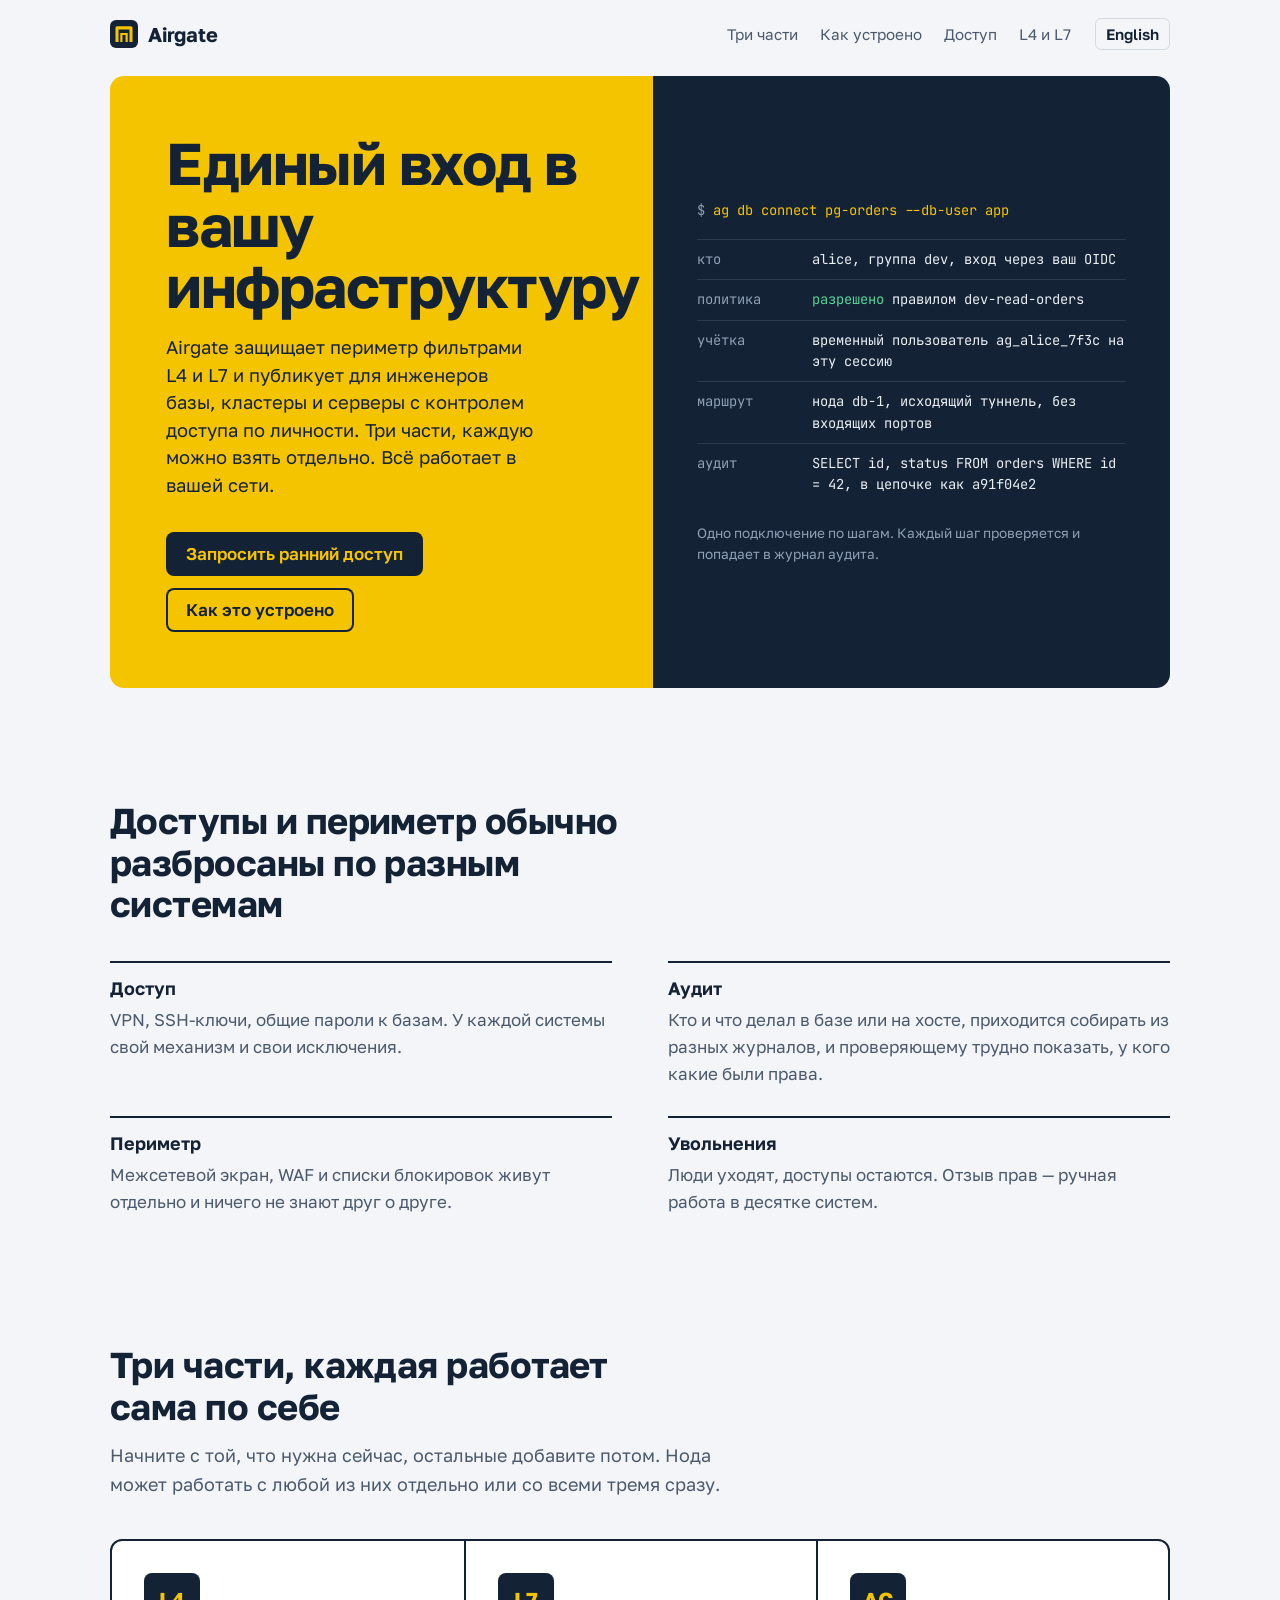
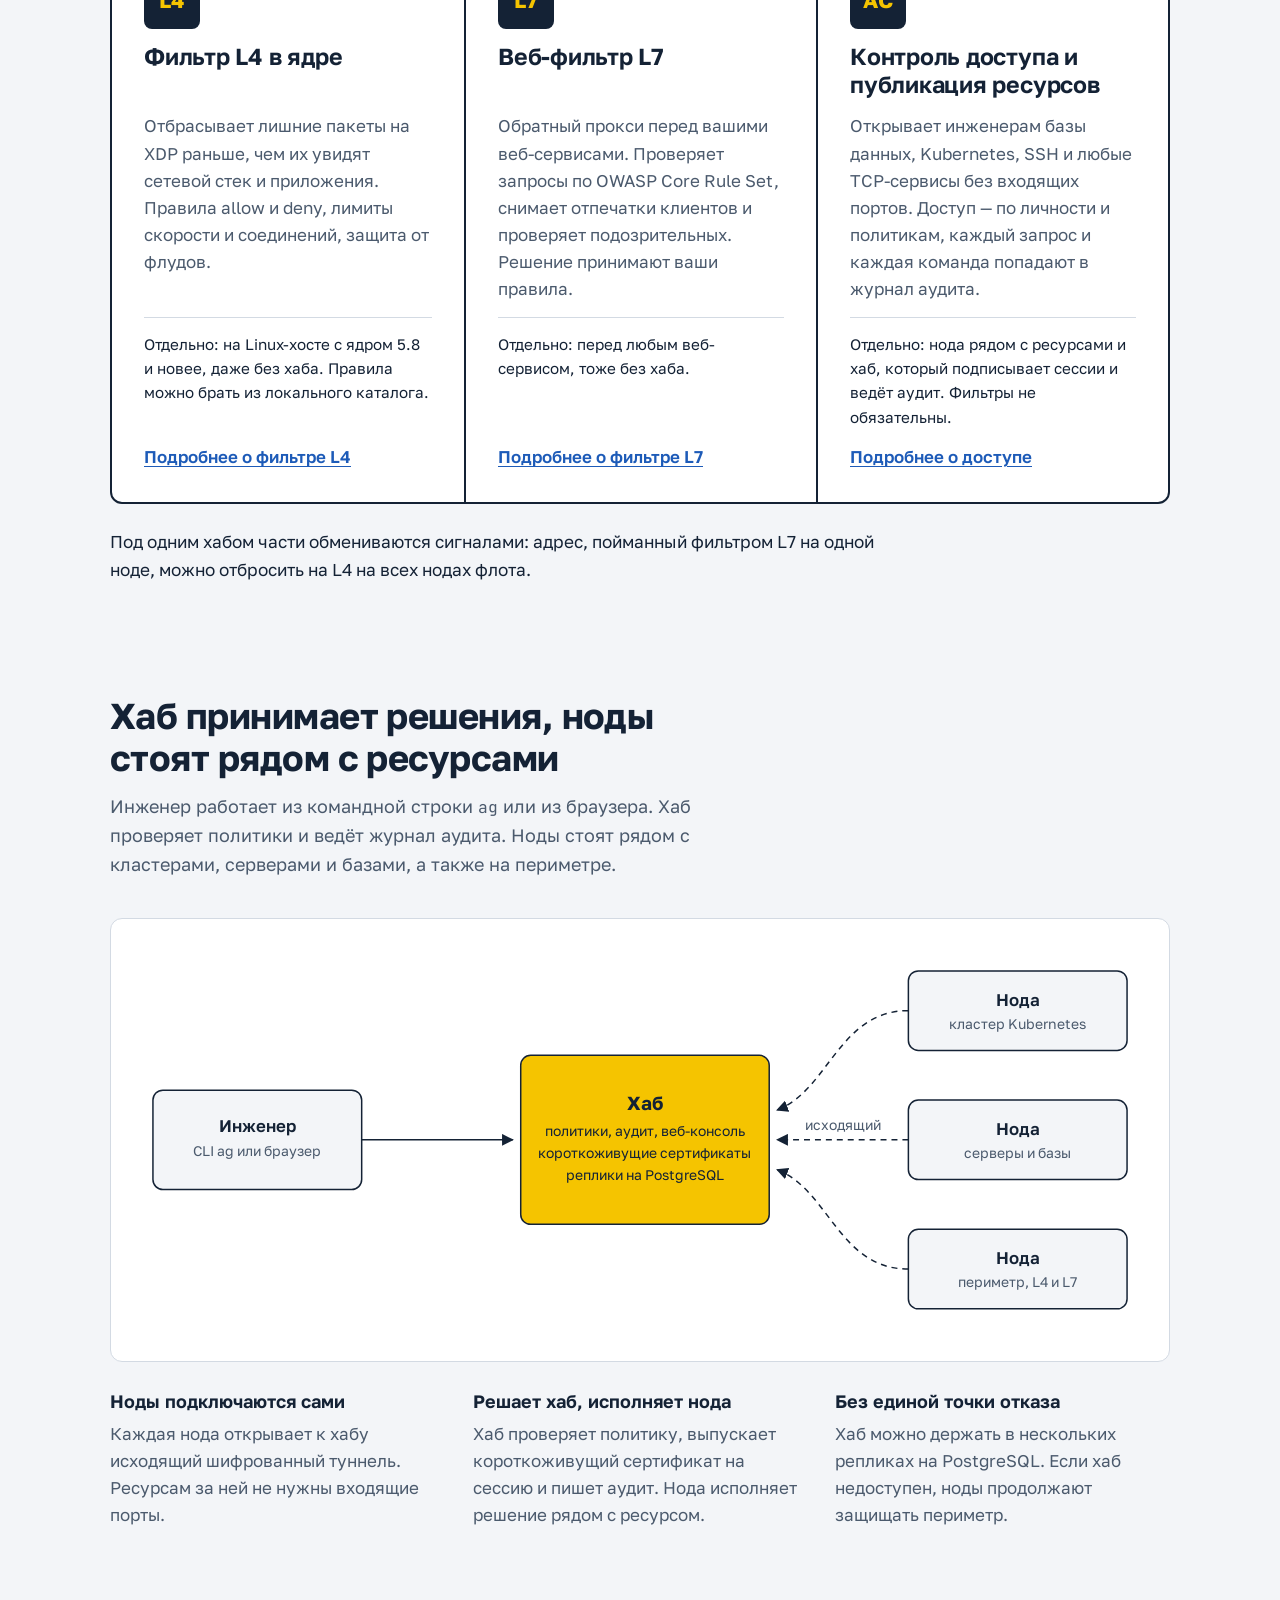
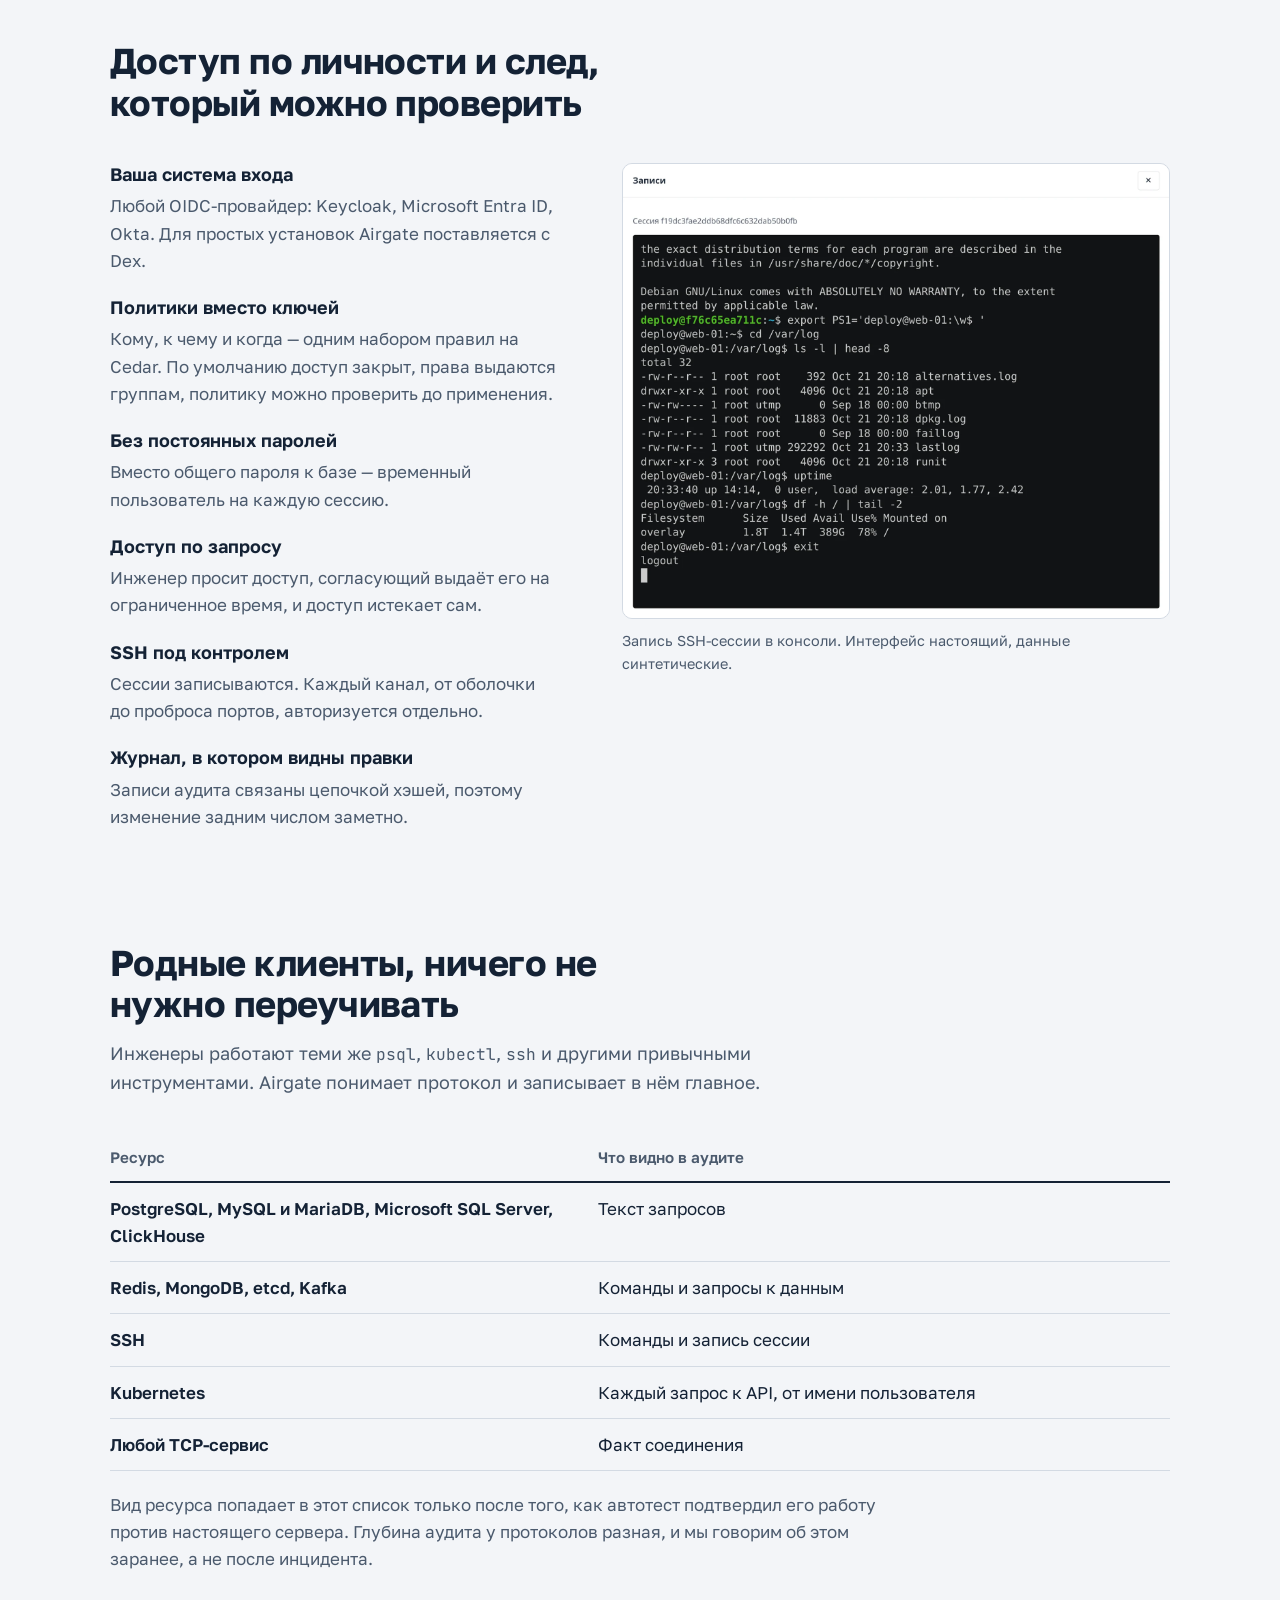
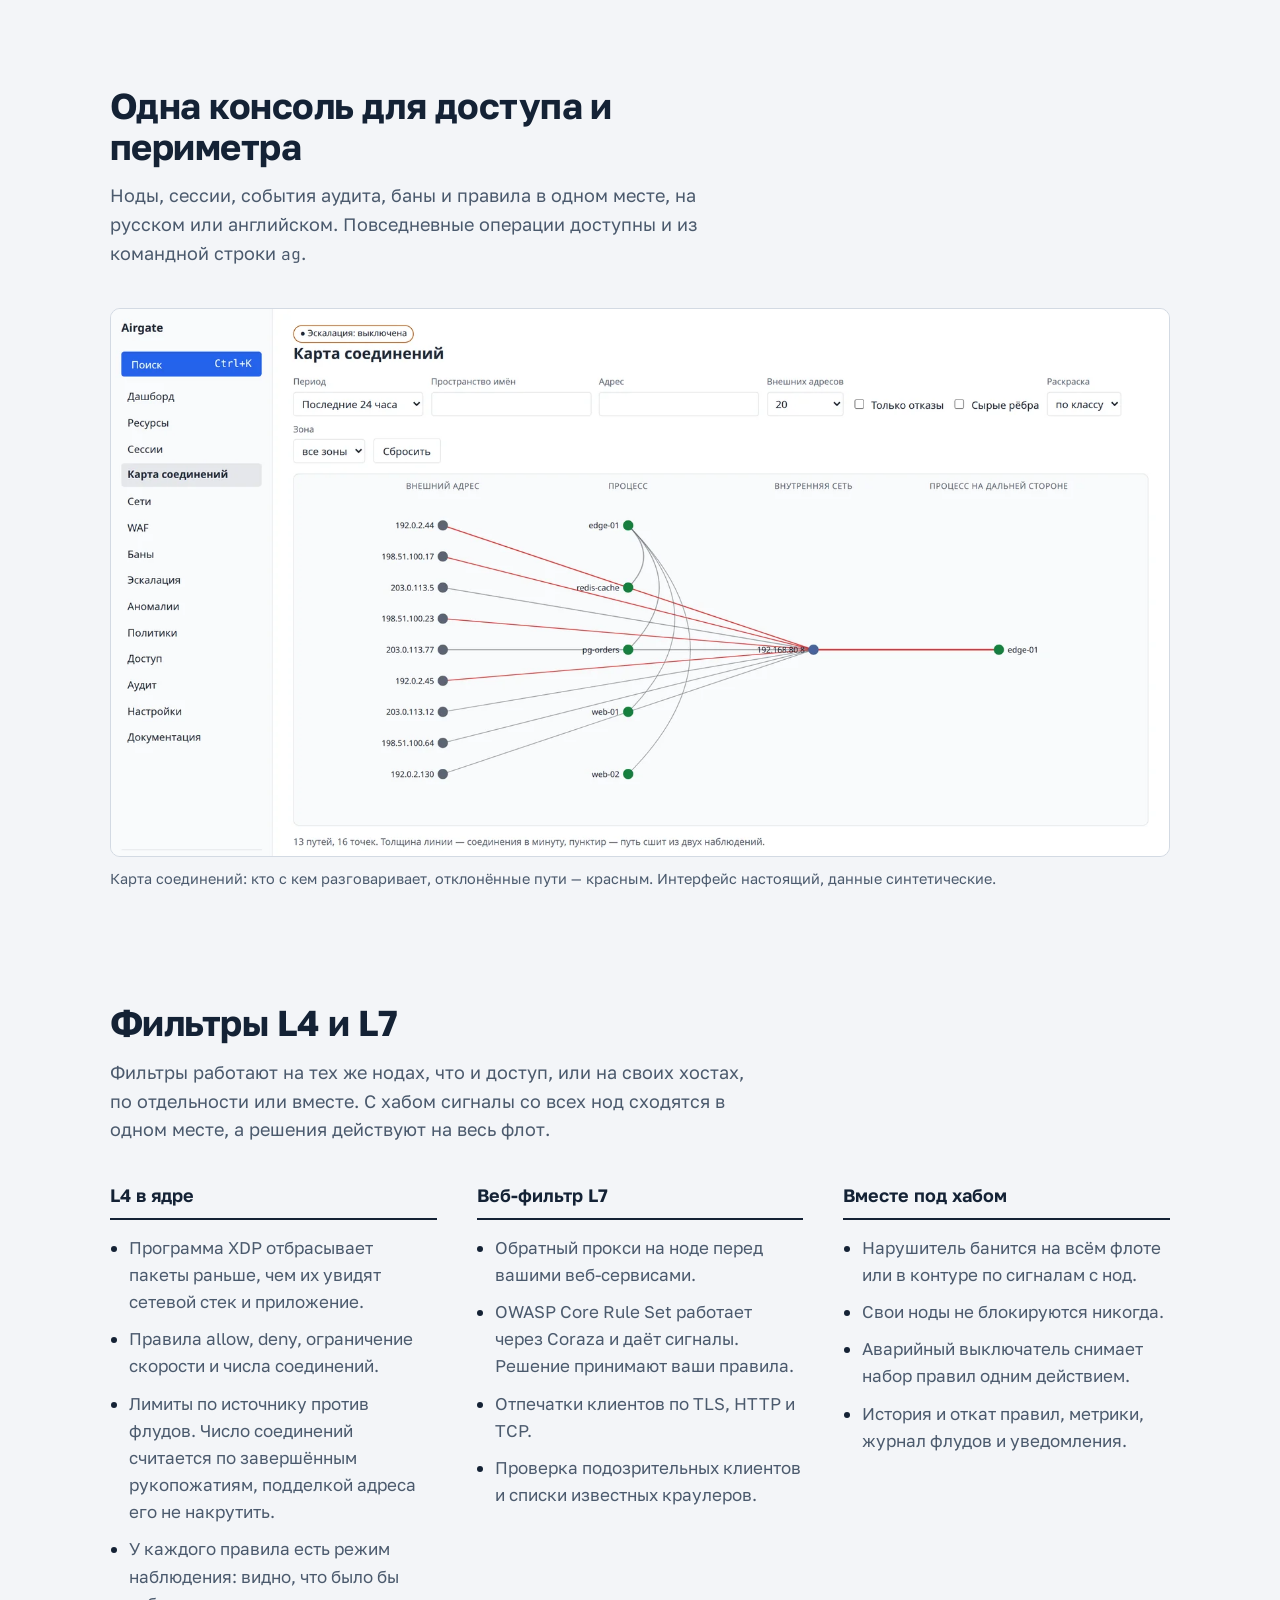
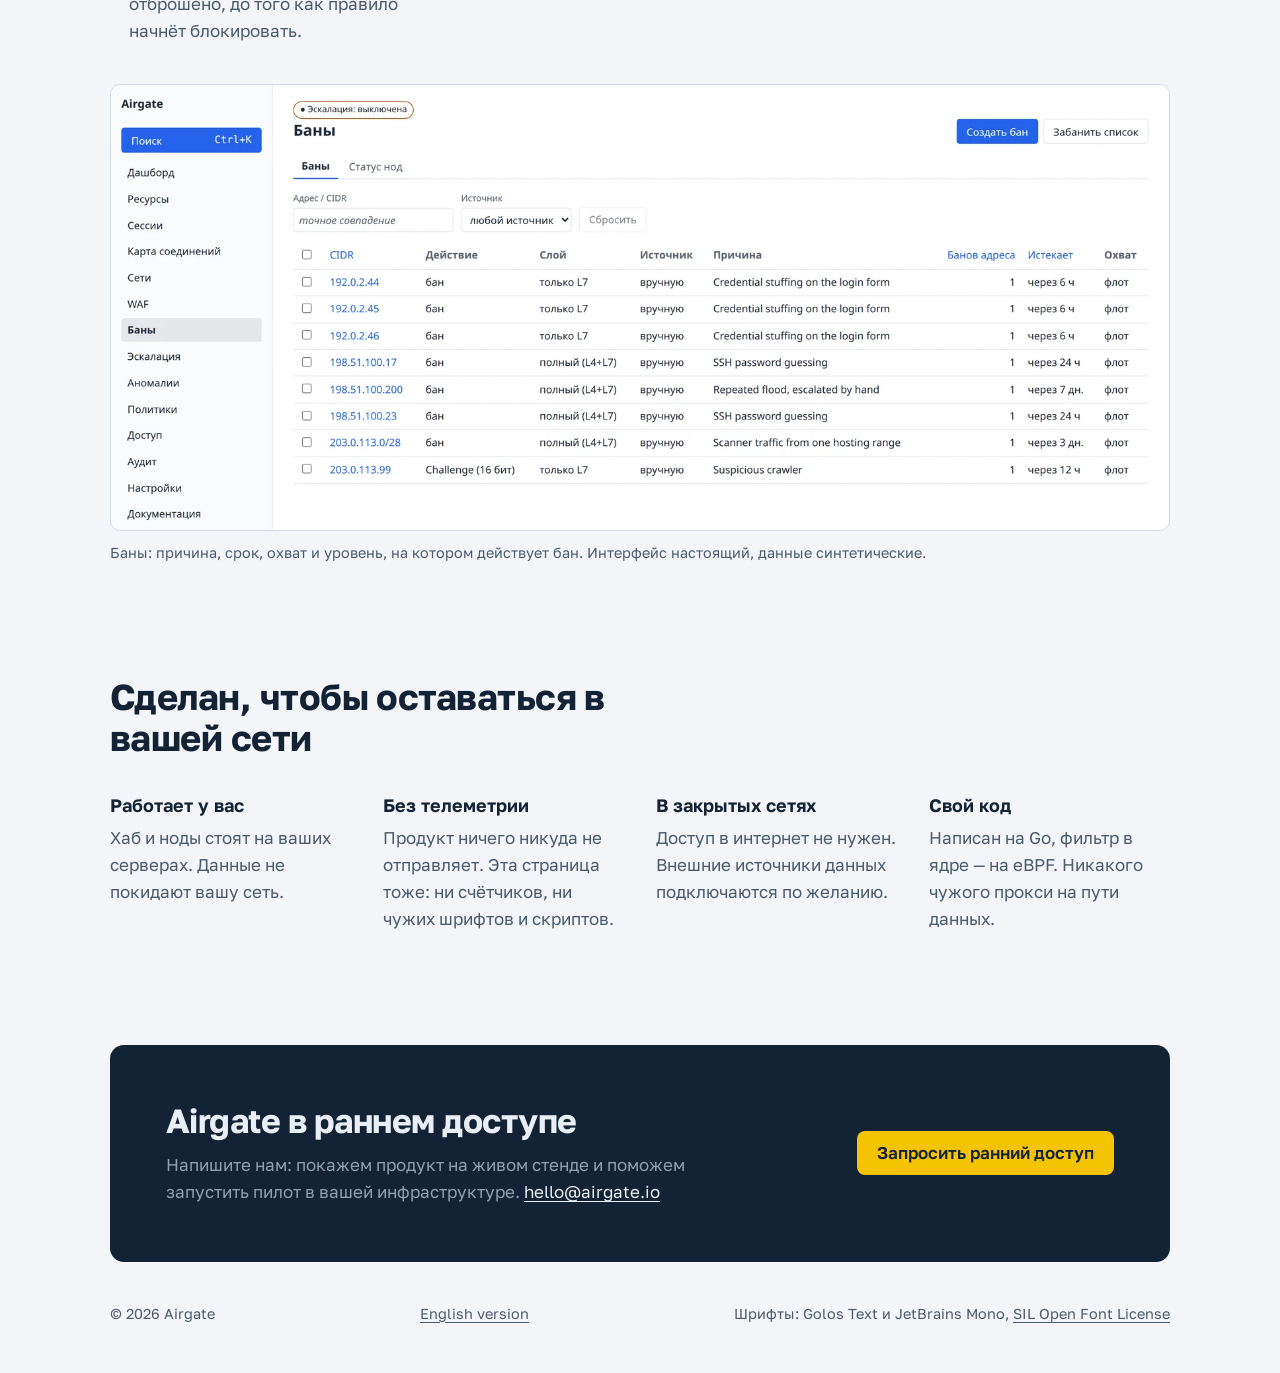
==== ru/index.html @ cde1382f "Add bilingual landing page" ====
<!DOCTYPE html>
<html lang="ru">
<head>
<meta charset="utf-8">
<meta name="viewport" content="width=device-width, initial-scale=1">
<title>Airgate: шлюз доступа и защита периметра</title>
<meta name="description" content="Один вход к Kubernetes, базам данных и серверам через вашу систему входа, с полным журналом аудита. Те же ноды фильтруют трафик на L4 и L7. Работает у вас, без телеметрии.">
<link rel="canonical" href="https://airgate.io/ru/">
<link rel="alternate" hreflang="en" href="https://airgate.io/">
<link rel="alternate" hreflang="ru" href="https://airgate.io/ru/">
<link rel="alternate" hreflang="x-default" href="https://airgate.io/">
<link rel="icon" href="/favicon.svg" type="image/svg+xml">
<link rel="preload" href="/assets/fonts/golos-cyrillic.woff2" as="font" type="font/woff2" crossorigin>
<link rel="stylesheet" href="/assets/site.css">
<meta name="theme-color" content="#f5c400">
<meta property="og:type" content="website">
<meta property="og:site_name" content="Airgate">
<meta property="og:title" content="Airgate: шлюз доступа и защита периметра">
<meta property="og:description" content="Один вход к Kubernetes, базам данных и серверам, полный журнал аудита и фильтрация на L4 и L7 в одном продукте. Работает у вас.">
<meta property="og:url" content="https://airgate.io/ru/">
<meta property="og:image" content="https://airgate.io/assets/img/og.ru.png">
<meta property="og:locale" content="ru_RU">
<meta property="og:locale:alternate" content="en_US">
<meta name="twitter:card" content="summary_large_image">
</head>
<body>
<a class="skip" href="#main">К содержимому</a>

<header class="top">
  <div class="wrap">
    <a class="brand" href="/ru/" aria-label="Airgate, главная">
      <svg viewBox="0 0 32 32" aria-hidden="true"><rect width="32" height="32" rx="7" fill="#142235"/><path d="M8 25V9h16v16" fill="none" stroke="#f5c400" stroke-width="3.5" stroke-linejoin="round"/><path d="M13 25v-9h6v9" fill="none" stroke="#f5c400" stroke-width="2.5"/></svg>
      Airgate
    </a>
    <nav class="nav" aria-label="Разделы">
      <a href="#parts">Три части</a>
      <a href="#how">Как устроено</a>
      <a href="#access">Доступ</a>
      <a href="#perimeter">L4 и L7</a>
    </nav>
    <a class="lang" href="/" hreflang="en" lang="en">English</a>
  </div>
</header>

<main id="main">
  <div class="wrap">
    <section class="sign" aria-labelledby="hero-title">
      <div class="sign-direction">
        <div>
          <h1 id="hero-title">Единый вход в вашу инфраструктуру</h1>
          <p class="lead">Airgate защищает периметр фильтрами L4 и L7 и публикует для инженеров базы, кластеры и серверы с контролем доступа по личности. Три части, каждую можно взять отдельно. Всё работает в вашей сети.</p>
        </div>
        <div class="actions">
          <a class="btn btn-primary" href="mailto:hello@airgate.io?subject=%D0%A0%D0%B0%D0%BD%D0%BD%D0%B8%D0%B9%20%D0%B4%D0%BE%D1%81%D1%82%D1%83%D0%BF%20%D0%BA%20Airgate">Запросить ранний доступ</a>
          <a class="btn btn-plain" href="#how">Как это устроено</a>
        </div>
      </div>
      <figure class="sign-board" aria-label="Пример: одно подключение к базе через Airgate">
        <p class="board-cmd">ag db connect pg-orders --db-user app</p>
        <ol class="trace">
          <li><span class="k">кто</span><span class="v">alice, группа dev, вход через ваш OIDC</span></li>
          <li><span class="k">политика</span><span class="v"><span class="ok">разрешено</span> правилом dev-read-orders</span></li>
          <li><span class="k">учётка</span><span class="v">временный пользователь ag_alice_7f3c на эту сессию</span></li>
          <li><span class="k">маршрут</span><span class="v">нода db-1, исходящий туннель, без входящих портов</span></li>
          <li><span class="k">аудит</span><span class="v">SELECT id, status FROM orders WHERE id = 42, в цепочке как a91f04e2</span></li>
        </ol>
        <figcaption class="board-note">Одно подключение по шагам. Каждый шаг проверяется и попадает в журнал аудита.</figcaption>
      </figure>
    </section>

    <section class="section" aria-labelledby="pain-title">
      <h2 id="pain-title">Доступы и периметр обычно разбросаны по разным системам</h2>
      <ul class="pains">
        <li><h3>Доступ</h3><p>VPN, SSH-ключи, общие пароли к базам. У каждой системы свой механизм и свои исключения.</p></li>
        <li><h3>Аудит</h3><p>Кто и что делал в базе или на хосте, приходится собирать из разных журналов, и проверяющему трудно показать, у кого какие были права.</p></li>
        <li><h3>Периметр</h3><p>Межсетевой экран, WAF и списки блокировок живут отдельно и ничего не знают друг о друге.</p></li>
        <li><h3>Увольнения</h3><p>Люди уходят, доступы остаются. Отзыв прав — ручная работа в десятке систем.</p></li>
      </ul>
    </section>

    <section class="section" id="parts" aria-labelledby="parts-title">
      <h2 id="parts-title">Три части, каждая работает сама по себе</h2>
      <p class="intro">Начните с той, что нужна сейчас, остальные добавите потом. Нода может работать с любой из них отдельно или со всеми тремя сразу.</p>
      <div class="parts">
        <div class="part">
          <div class="part-mark">L4</div>
          <h3>Фильтр L4 в ядре</h3>
          <p>Отбрасывает лишние пакеты на XDP раньше, чем их увидят сетевой стек и приложения. Правила allow и deny, лимиты скорости и соединений, защита от флудов.</p>
          <p class="alone">Отдельно: на Linux-хосте с ядром 5.8 и новее, даже без хаба. Правила можно брать из локального каталога.</p>
          <a class="more" href="#l4">Подробнее о фильтре L4</a>
        </div>
        <div class="part">
          <div class="part-mark">L7</div>
          <h3>Веб-фильтр L7</h3>
          <p>Обратный прокси перед вашими веб-сервисами. Проверяет запросы по OWASP Core Rule Set, снимает отпечатки клиентов и проверяет подозрительных. Решение принимают ваши правила.</p>
          <p class="alone">Отдельно: перед любым веб-сервисом, тоже без хаба.</p>
          <a class="more" href="#l7">Подробнее о фильтре L7</a>
        </div>
        <div class="part">
          <div class="part-mark">AC</div>
          <h3>Контроль доступа и публикация ресурсов</h3>
          <p>Открывает инженерам базы данных, Kubernetes, SSH и любые TCP-сервисы без входящих портов. Доступ — по личности и политикам, каждый запрос и каждая команда попадают в журнал аудита.</p>
          <p class="alone">Отдельно: нода рядом с ресурсами и хаб, который подписывает сессии и ведёт аудит. Фильтры не обязательны.</p>
          <a class="more" href="#access">Подробнее о доступе</a>
        </div>
      </div>
      <p class="parts-note">Под одним хабом части обмениваются сигналами: адрес, пойманный фильтром L7 на одной ноде, можно отбросить на L4 на всех нодах флота.</p>
    </section>

    <section class="section" id="how" aria-labelledby="how-title">
      <h2 id="how-title">Хаб принимает решения, ноды стоят рядом с ресурсами</h2>
      <p class="intro">Инженер работает из командной строки <code>ag</code> или из браузера. Хаб проверяет политики и ведёт журнал аудита. Ноды стоят рядом с кластерами, серверами и базами, а также на периметре.</p>
      <div class="diagram">
        <svg class="diagram-wide" viewBox="0 0 1000 380" role="img" aria-labelledby="dw-t">
          <title id="dw-t">Инженер подключается к хабу. Ноды у кластера Kubernetes, у серверов и баз и на периметре подключаются к хабу исходящими туннелями.</title>
          <defs>
            <marker id="aw" viewBox="0 0 10 10" refX="9" refY="5" markerWidth="8" markerHeight="8" orient="auto-start-reverse"><path class="arrow" d="M0 0 10 5 0 10z"/></marker>
          </defs>
          <rect class="box" x="10" y="140" width="210" height="100" rx="10"/>
          <text class="t" x="115" y="182" text-anchor="middle">Инженер</text>
          <text class="s" x="115" y="206" text-anchor="middle">CLI ag или браузер</text>

          <path class="line" d="M220 190H372" marker-end="url(#aw)"/>

          <rect class="hub" x="380" y="105" width="250" height="170" rx="10"/>
          <text class="hub-t" x="505" y="160" text-anchor="middle">Хаб</text>
          <text class="hub-s" x="505" y="186" text-anchor="middle">политики, аудит, веб-консоль</text>
          <text class="hub-s" x="505" y="208" text-anchor="middle">короткоживущие сертификаты</text>
          <text class="hub-s" x="505" y="230" text-anchor="middle">реплики на PostgreSQL</text>

          <rect class="box" x="770" y="20" width="220" height="80" rx="10"/>
          <text class="t" x="880" y="55" text-anchor="middle">Нода</text>
          <text class="s" x="880" y="78" text-anchor="middle">кластер Kubernetes</text>
          <rect class="box" x="770" y="150" width="220" height="80" rx="10"/>
          <text class="t" x="880" y="185" text-anchor="middle">Нода</text>
          <text class="s" x="880" y="208" text-anchor="middle">серверы и базы</text>
          <rect class="box" x="770" y="280" width="220" height="80" rx="10"/>
          <text class="t" x="880" y="315" text-anchor="middle">Нода</text>
          <text class="s" x="880" y="338" text-anchor="middle">периметр, L4 и L7</text>

          <path class="tunnel" d="M770 60C700 60 690 140 638 160" marker-end="url(#aw)"/>
          <path class="tunnel" d="M770 190H638" marker-end="url(#aw)"/>
          <path class="tunnel" d="M770 320C700 320 690 240 638 220" marker-end="url(#aw)"/>
          <text class="s" x="704" y="180" text-anchor="middle">исходящий</text>
        </svg>
        <svg class="diagram-narrow" viewBox="0 0 340 600" role="img" aria-labelledby="dn-t">
          <title id="dn-t">Инженер подключается к хабу. Ноды подключаются к хабу исходящими туннелями.</title>
          <defs>
            <marker id="an" viewBox="0 0 10 10" refX="9" refY="5" markerWidth="8" markerHeight="8" orient="auto-start-reverse"><path class="arrow" d="M0 0 10 5 0 10z"/></marker>
          </defs>
          <rect class="box" x="40" y="10" width="260" height="70" rx="10"/>
          <text class="t" x="170" y="40" text-anchor="middle">Инженер</text>
          <text class="s" x="170" y="62" text-anchor="middle">CLI ag или браузер</text>
          <path class="line" d="M170 80V122" marker-end="url(#an)"/>
          <rect class="hub" x="20" y="130" width="300" height="130" rx="10"/>
          <text class="hub-t" x="170" y="168" text-anchor="middle">Хаб</text>
          <text class="hub-s" x="170" y="194" text-anchor="middle">политики, аудит, веб-консоль</text>
          <text class="hub-s" x="170" y="216" text-anchor="middle">короткоживущие сертификаты</text>
          <text class="hub-s" x="170" y="238" text-anchor="middle">реплики на PostgreSQL</text>
          <path class="tunnel" d="M170 310V268" marker-end="url(#an)"/>
          <text class="s" x="182" y="294">исходящие туннели</text>
          <rect class="box" x="20" y="320" width="300" height="70" rx="10"/>
          <text class="t" x="170" y="350" text-anchor="middle">Нода</text>
          <text class="s" x="170" y="372" text-anchor="middle">кластер Kubernetes</text>
          <rect class="box" x="20" y="410" width="300" height="70" rx="10"/>
          <text class="t" x="170" y="440" text-anchor="middle">Нода</text>
          <text class="s" x="170" y="462" text-anchor="middle">серверы и базы</text>
          <rect class="box" x="20" y="500" width="300" height="70" rx="10"/>
          <text class="t" x="170" y="530" text-anchor="middle">Нода</text>
          <text class="s" x="170" y="552" text-anchor="middle">периметр, L4 и L7</text>
        </svg>
      </div>
      <div class="facts">
        <div><h3>Ноды подключаются сами</h3><p>Каждая нода открывает к хабу исходящий шифрованный туннель. Ресурсам за ней не нужны входящие порты.</p></div>
        <div><h3>Решает хаб, исполняет нода</h3><p>Хаб проверяет политику, выпускает короткоживущий сертификат на сессию и пишет аудит. Нода исполняет решение рядом с ресурсом.</p></div>
        <div><h3>Без единой точки отказа</h3><p>Хаб можно держать в нескольких репликах на PostgreSQL. Если хаб недоступен, ноды продолжают защищать периметр.</p></div>
      </div>
    </section>

    <section class="section" id="access" aria-labelledby="access-title">
      <h2 id="access-title">Доступ по личности и след, который можно проверить</h2>
      <div class="split">
        <ul class="features">
          <li><h3>Ваша система входа</h3><p>Любой OIDC-провайдер: Keycloak, Microsoft Entra ID, Okta. Для простых установок Airgate поставляется с Dex.</p></li>
          <li><h3>Политики вместо ключей</h3><p>Кому, к чему и когда — одним набором правил на Cedar. По умолчанию доступ закрыт, права выдаются группам, политику можно проверить до применения.</p></li>
          <li><h3>Без постоянных паролей</h3><p>Вместо общего пароля к базе — временный пользователь на каждую сессию.</p></li>
          <li><h3>Доступ по запросу</h3><p>Инженер просит доступ, согласующий выдаёт его на ограниченное время, и доступ истекает сам.</p></li>
          <li><h3>SSH под контролем</h3><p>Сессии записываются. Каждый канал, от оболочки до проброса портов, авторизуется отдельно.</p></li>
          <li><h3>Журнал, в котором видны правки</h3><p>Записи аудита связаны цепочкой хэшей, поэтому изменение задним числом заметно.</p></li>
        </ul>
        <figure class="shot">
          <img src="/assets/img/recording.ru.webp" width="1600" height="1330" loading="lazy" alt="Воспроизведение записи SSH-сессии в консоли Airgate: команды инженера на web-01 и их вывод">
          <figcaption>Запись SSH-сессии в консоли. Интерфейс настоящий, данные синтетические.</figcaption>
        </figure>
      </div>
    </section>

    <section class="section" id="resources" aria-labelledby="res-title">
      <h2 id="res-title">Родные клиенты, ничего не нужно переучивать</h2>
      <p class="intro">Инженеры работают теми же <code>psql</code>, <code>kubectl</code>, <code>ssh</code> и другими привычными инструментами. Airgate понимает протокол и записывает в нём главное.</p>
      <div class="table-wrap">
        <table>
          <thead><tr><th scope="col">Ресурс</th><th scope="col">Что видно в аудите</th></tr></thead>
          <tbody>
            <tr><td>PostgreSQL, MySQL и MariaDB, Microsoft SQL Server, ClickHouse</td><td>Текст запросов</td></tr>
            <tr><td>Redis, MongoDB, etcd, Kafka</td><td>Команды и запросы к данным</td></tr>
            <tr><td>SSH</td><td>Команды и запись сессии</td></tr>
            <tr><td>Kubernetes</td><td>Каждый запрос к API, от имени пользователя</td></tr>
            <tr><td>Любой TCP-сервис</td><td>Факт соединения</td></tr>
          </tbody>
        </table>
      </div>
      <p class="note">Вид ресурса попадает в этот список только после того, как автотест подтвердил его работу против настоящего сервера. Глубина аудита у протоколов разная, и мы говорим об этом заранее, а не после инцидента.</p>
    </section>

    <section class="section" aria-labelledby="console-title">
      <h2 id="console-title">Одна консоль для доступа и периметра</h2>
      <p class="intro">Ноды, сессии, события аудита, баны и правила в одном месте, на русском или английском. Повседневные операции доступны и из командной строки <code>ag</code>.</p>
      <figure class="shot spaced">
        <img src="/assets/img/map.ru.webp" width="1600" height="828" loading="lazy" alt="Карта соединений в консоли Airgate: внешние адреса, процессы на ноде и внутренние сервисы, отклонённые пути отмечены красным">
        <figcaption>Карта соединений: кто с кем разговаривает, отклонённые пути — красным. Интерфейс настоящий, данные синтетические.</figcaption>
      </figure>
    </section>

    <section class="section" id="perimeter" aria-labelledby="per-title">
      <h2 id="per-title">Фильтры L4 и L7</h2>
      <p class="intro">Фильтры работают на тех же нодах, что и доступ, или на своих хостах, по отдельности или вместе. С хабом сигналы со всех нод сходятся в одном месте, а решения действуют на весь флот.</p>
      <div class="columns">
        <div id="l4">
          <h3>L4 в ядре</h3>
          <ul>
            <li>Программа XDP отбрасывает пакеты раньше, чем их увидят сетевой стек и приложение.</li>
            <li>Правила allow, deny, ограничение скорости и числа соединений.</li>
            <li>Лимиты по источнику против флудов. Число соединений считается по завершённым рукопожатиям, подделкой адреса его не накрутить.</li>
            <li>У каждого правила есть режим наблюдения: видно, что было бы отброшено, до того как правило начнёт блокировать.</li>
          </ul>
        </div>
        <div id="l7">
          <h3>Веб-фильтр L7</h3>
          <ul>
            <li>Обратный прокси на ноде перед вашими веб-сервисами.</li>
            <li>OWASP Core Rule Set работает через Coraza и даёт сигналы. Решение принимают ваши правила.</li>
            <li>Отпечатки клиентов по TLS, HTTP и TCP.</li>
            <li>Проверка подозрительных клиентов и списки известных краулеров.</li>
          </ul>
        </div>
        <div>
          <h3>Вместе под хабом</h3>
          <ul>
            <li>Нарушитель банится на всём флоте или в контуре по сигналам с нод.</li>
            <li>Свои ноды не блокируются никогда.</li>
            <li>Аварийный выключатель снимает набор правил одним действием.</li>
            <li>История и откат правил, метрики, журнал флудов и уведомления.</li>
          </ul>
        </div>
      </div>
      <figure class="shot spaced">
        <img src="/assets/img/bans.ru.webp" width="1600" height="672" loading="lazy" alt="Экран банов консоли Airgate: заблокированные адреса с причиной, сроком и уровнем, L4 и L7 или только L7, на котором действует бан">
        <figcaption>Баны: причина, срок, охват и уровень, на котором действует бан. Интерфейс настоящий, данные синтетические.</figcaption>
      </figure>
    </section>

    <section class="section" aria-labelledby="prin-title">
      <h2 id="prin-title">Сделан, чтобы оставаться в вашей сети</h2>
      <ul class="principles">
        <li><h3>Работает у вас</h3><p>Хаб и ноды стоят на ваших серверах. Данные не покидают вашу сеть.</p></li>
        <li><h3>Без телеметрии</h3><p>Продукт ничего никуда не отправляет. Эта страница тоже: ни счётчиков, ни чужих шрифтов и скриптов.</p></li>
        <li><h3>В закрытых сетях</h3><p>Доступ в интернет не нужен. Внешние источники данных подключаются по желанию.</p></li>
        <li><h3>Свой код</h3><p>Написан на Go, фильтр в ядре — на eBPF. Никакого чужого прокси на пути данных.</p></li>
      </ul>
    </section>

    <section class="access" aria-labelledby="ea-title">
      <div>
        <h2 id="ea-title">Airgate в раннем доступе</h2>
        <p>Напишите нам: покажем продукт на живом стенде и поможем запустить пилот в вашей инфраструктуре. <a href="mailto:hello@airgate.io?subject=%D0%A0%D0%B0%D0%BD%D0%BD%D0%B8%D0%B9%20%D0%B4%D0%BE%D1%81%D1%82%D1%83%D0%BF%20%D0%BA%20Airgate">hello@airgate.io</a></p>
      </div>
      <a class="btn btn-primary" href="mailto:hello@airgate.io?subject=%D0%A0%D0%B0%D0%BD%D0%BD%D0%B8%D0%B9%20%D0%B4%D0%BE%D1%81%D1%82%D1%83%D0%BF%20%D0%BA%20Airgate">Запросить ранний доступ</a>
    </section>
  </div>
</main>

<footer class="foot">
  <div class="wrap">
    <span>© 2026 Airgate</span>
    <span><a href="/" hreflang="en" lang="en">English version</a></span>
    <span>Шрифты: Golos Text и JetBrains Mono, <a href="/assets/fonts/OFL-GolosText.txt">SIL Open Font License</a></span>
  </div>
</footer>
</body>
</html>
---- assets/site.css ----
/* Шрифты локально: страница не ходит на чужие домены */
@font-face {
  font-family: "Golos Text";
  src: url("fonts/golos-latin.woff2") format("woff2");
  font-weight: 400 700;
  font-display: swap;
  unicode-range: U+0000-00FF, U+0131, U+0152-0153, U+02BB-02BC, U+02C6, U+02DA, U+02DC, U+0304, U+0308, U+0329, U+2000-206F, U+20AC, U+2122, U+2191, U+2193, U+2212, U+2215, U+FEFF, U+FFFD;
}
@font-face {
  font-family: "Golos Text";
  src: url("fonts/golos-cyrillic.woff2") format("woff2");
  font-weight: 400 700;
  font-display: swap;
  unicode-range: U+0301, U+0400-045F, U+0490-0491, U+04B0-04B1, U+2116;
}
@font-face {
  font-family: "JetBrains Mono";
  src: url("fonts/jbmono-latin.woff2") format("woff2");
  font-weight: 400 500;
  font-display: swap;
  unicode-range: U+0000-00FF, U+0131, U+0152-0153, U+02BB-02BC, U+02C6, U+02DA, U+02DC, U+0304, U+0308, U+0329, U+2000-206F, U+20AC, U+2122, U+2191, U+2193, U+2212, U+2215, U+FEFF, U+FFFD;
}
@font-face {
  font-family: "JetBrains Mono";
  src: url("fonts/jbmono-cyrillic.woff2") format("woff2");
  font-weight: 400 500;
  font-display: swap;
  unicode-range: U+0301, U+0400-045F, U+0490-0491, U+04B0-04B1, U+2116;
}

:root {
  --paper: #f3f5f8;
  --surface: #ffffff;
  --ink: #142235;
  --muted: #4b5a6d;
  --rule: #d3dae3;
  --signal: #f5c400;
  --on-signal: #142235;
  --board: #142235;
  --on-board: #e9eef5;
  --board-dim: #8fa0b5;
  --permit: #1e7a4f;
  --deny: #b3362b;
  --link: #1d5bb8;
  --focus: #1d5bb8;

  --font: "Golos Text", system-ui, sans-serif;
  --mono: "JetBrains Mono", ui-monospace, monospace;
  --wrap: 1140px;
  --gutter: clamp(16px, 4vw, 40px);
  color-scheme: light;
}

@media (prefers-color-scheme: dark) {
  :root {
    --paper: #0e1824;
    --surface: #142233;
    --ink: #e6ecf3;
    --muted: #9eacbd;
    --rule: #263649;
    --board: #08111b;
    --on-board: #e9eef5;
    --board-dim: #8698ae;
    --permit: #4cc08a;
    --deny: #f07a6e;
    --link: #8db7ff;
    --focus: #f5c400;
    color-scheme: dark;
  }
}

*, *::before, *::after { box-sizing: border-box; }

html { -webkit-text-size-adjust: 100%; scroll-behavior: smooth; }
@media (prefers-reduced-motion: reduce) { html { scroll-behavior: auto; } }

body {
  margin: 0;
  background: var(--paper);
  color: var(--ink);
  font: 400 1.0625rem/1.6 var(--font);
  font-kerning: normal;
  text-rendering: optimizeLegibility;
}

img, svg { display: block; max-width: 100%; }
a { color: var(--link); text-underline-offset: 0.18em; }
:focus-visible { outline: 3px solid var(--focus); outline-offset: 3px; border-radius: 2px; }
code { font-family: var(--mono); font-size: 0.9em; }

.wrap { max-width: var(--wrap); margin: 0 auto; padding: 0 var(--gutter); }

.skip {
  position: absolute; left: -9999px; top: 0;
  background: var(--signal); color: var(--on-signal); padding: 8px 12px;
}
.skip:focus { left: 8px; top: 8px; z-index: 10; }

/* Шапка */
.top { padding: 18px 0; }
.top .wrap { display: flex; align-items: center; gap: 24px; }
.brand {
  display: flex; align-items: center; gap: 10px;
  color: var(--ink); text-decoration: none;
  font-weight: 700; font-size: 1.25rem; letter-spacing: -0.01em;
}
.brand svg { width: 28px; height: 28px; }
.nav { display: flex; gap: 22px; margin-left: auto; }
.nav a { color: var(--muted); text-decoration: none; font-size: 0.95rem; }
.nav a:hover { color: var(--ink); }
.lang {
  color: var(--ink); text-decoration: none; font-size: 0.95rem; font-weight: 600;
  border: 1.5px solid var(--rule); border-radius: 6px; padding: 3px 10px;
}
.lang:hover { border-color: var(--ink); }
@media (max-width: 820px) { .nav { display: none; } .lang { margin-left: auto; } }

/* Указатель: жёлтая табличка и табло рядом */
.sign {
  display: grid;
  grid-template-columns: minmax(0, 1.05fr) minmax(0, 1fr);
  border-radius: 14px;
  overflow: hidden;
  margin-top: 8px;
}
.sign-direction {
  background: var(--signal);
  color: var(--on-signal);
  padding: clamp(28px, 5vw, 56px);
  display: flex; flex-direction: column; justify-content: space-between; gap: 32px;
}
.sign h1 {
  margin: 0;
  font-size: clamp(2.3rem, 4.6vw, 3.75rem);
  line-height: 1.04;
  letter-spacing: -0.025em;
  font-weight: 700;
  max-width: 14ch;
}
.sign .lead { margin: 18px 0 0; font-size: 1.15rem; line-height: 1.5; max-width: 34ch; }
.actions { display: flex; flex-wrap: wrap; gap: 12px; }
.btn {
  display: inline-block; text-decoration: none; font-weight: 600;
  padding: 12px 20px; border-radius: 8px; line-height: 1.2;
}
.btn-primary { background: var(--on-signal); color: var(--signal); }
.btn-primary:hover { background: #000; }
.btn-plain { color: var(--on-signal); box-shadow: inset 0 0 0 2px var(--on-signal); }
.btn-plain:hover { background: rgba(20, 34, 53, 0.08); }
.sign .btn:focus-visible { outline-color: var(--on-signal); }

.sign-board {
  margin: 0;
  background: var(--board);
  color: var(--on-board);
  padding: clamp(24px, 4vw, 44px);
  font-family: var(--mono);
  font-size: 0.86rem;
  line-height: 1.55;
  display: flex; flex-direction: column; justify-content: center;
}
.board-cmd { color: var(--signal); margin: 0 0 18px; word-break: break-word; }
.board-cmd::before { content: "$ "; color: var(--board-dim); }
.trace { list-style: none; margin: 0; padding: 0; }
.trace li {
  display: grid; grid-template-columns: 7.5em minmax(0, 1fr); gap: 12px;
  padding: 9px 0; border-top: 1px solid rgba(233, 238, 245, 0.12);
}
.trace .k { color: var(--board-dim); }
.trace .v { overflow-wrap: anywhere; }
.trace .ok { color: #57d398; }
.board-note { margin: 18px 0 0; color: var(--board-dim); font-family: var(--font); font-size: 0.85rem; }

/* Табло дописывает строки по порядку — единственная анимация на странице */
@media (prefers-reduced-motion: no-preference) {
  .trace li { opacity: 0; animation: row 0.35s ease-out forwards; }
  .trace li:nth-child(1) { animation-delay: 0.3s; }
  .trace li:nth-child(2) { animation-delay: 0.75s; }
  .trace li:nth-child(3) { animation-delay: 1.2s; }
  .trace li:nth-child(4) { animation-delay: 1.65s; }
  .trace li:nth-child(5) { animation-delay: 2.1s; }
  @keyframes row { from { opacity: 0; transform: translateY(4px); } to { opacity: 1; transform: none; } }
}

@media (max-width: 900px) {
  .sign { grid-template-columns: 1fr; }
  .sign h1 { max-width: 16ch; }
}
@media (max-width: 480px) {
  .trace li { grid-template-columns: 1fr; gap: 0; }
  .sign-board { font-size: 0.8rem; }
}

/* Разделы */
.section { padding: clamp(64px, 9vw, 112px) 0 0; }
.section h2 {
  margin: 0;
  font-size: clamp(1.7rem, 3vw, 2.25rem);
  line-height: 1.15;
  letter-spacing: -0.015em;
  font-weight: 700;
  max-width: 24ch;
}
.section .intro { margin: 14px 0 0; color: var(--muted); font-size: 1.125rem; max-width: 60ch; }
h3 { margin: 0 0 6px; font-size: 1.125rem; line-height: 1.3; font-weight: 650; }
p { margin: 0; }

.pains {
  display: grid; grid-template-columns: repeat(2, minmax(0, 1fr));
  gap: 28px 56px; margin-top: 36px; padding: 0; list-style: none;
}
.pains li { border-top: 2px solid var(--ink); padding-top: 14px; max-width: 48ch; }
.pains p, .features p, .principles p { color: var(--muted); }
@media (max-width: 720px) { .pains { grid-template-columns: 1fr; } }

/* Три части: одна табличка с тремя направлениями */
.parts {
  display: grid; grid-template-columns: repeat(3, minmax(0, 1fr));
  margin-top: 40px; background: var(--surface);
  border: 2px solid var(--ink); border-radius: 12px; overflow: hidden;
}
.part { padding: clamp(22px, 3vw, 32px); display: flex; flex-direction: column; gap: 14px; }
/* Ряды колонок выровнены: разделитель «отдельно» на одной высоте */
@supports (grid-template-rows: subgrid) {
  @media (min-width: 901px) {
    .parts { grid-template-rows: repeat(5, auto); }
    .part { display: grid; grid-row: span 5; grid-template-rows: subgrid; align-content: start; }
    .parts .part .alone { margin-top: 0; }
  }
}
.part + .part { border-left: 2px solid var(--ink); }
.part-mark {
  width: 56px; height: 56px; border-radius: 8px;
  background: var(--board); color: var(--signal);
  display: grid; place-items: center;
  font-weight: 700; font-size: 1.35rem; letter-spacing: -0.01em;
}
.part-mark svg { width: 30px; height: 30px; }
.part h3 { margin: 0; font-size: 1.45rem; line-height: 1.2; letter-spacing: -0.01em; }
.part p { color: var(--muted); }
.part .alone {
  margin-top: auto; padding-top: 14px; border-top: 1px solid var(--rule);
  color: var(--ink); font-size: 0.95rem;
}
.part .more { font-weight: 600; }
.parts-note { margin-top: 24px; max-width: 70ch; font-size: 1.075rem; }
@media (max-width: 900px) {
  .parts { grid-template-columns: 1fr; }
  .part + .part { border-left: 0; border-top: 2px solid var(--ink); }
}

/* Схема */
.diagram {
  margin-top: 40px; background: var(--surface);
  border: 1px solid var(--rule); border-radius: 12px;
  padding: clamp(16px, 3vw, 32px);
}
.diagram svg { width: 100%; height: auto; }
.diagram .box { fill: var(--paper); stroke: var(--ink); stroke-width: 1.5; }
.diagram .hub { fill: var(--signal); stroke: var(--ink); stroke-width: 1.5; }
.diagram .t { fill: var(--ink); font: 600 17px var(--font); }
.diagram .hub-t { fill: #142235; font: 700 19px var(--font); }
.diagram .hub-s { fill: #142235; font: 400 14px var(--font); }
.diagram .s { fill: var(--muted); font: 400 14px var(--font); }
.diagram .line { stroke: var(--ink); stroke-width: 1.5; fill: none; }
.diagram .tunnel { stroke: var(--ink); stroke-width: 1.5; stroke-dasharray: 6 5; fill: none; }
.diagram .arrow { fill: var(--ink); }
.diagram-wide { display: block; }
.diagram-narrow { display: none; }
@media (max-width: 720px) {
  .diagram-wide { display: none; }
  .diagram-narrow { display: block; max-width: 360px; margin: 0 auto; }
}
.facts { display: grid; grid-template-columns: repeat(3, minmax(0, 1fr)); gap: 28px; margin-top: 28px; }
.facts p { color: var(--muted); }
@media (max-width: 820px) { .facts { grid-template-columns: 1fr; } }

/* Функции и скриншот рядом */
.split {
  display: grid; grid-template-columns: minmax(0, 0.9fr) minmax(0, 1.1fr);
  gap: clamp(28px, 5vw, 64px); align-items: start; margin-top: 40px;
}
.split.flip > :first-child { order: 2; }
@media (max-width: 900px) {
  .split { grid-template-columns: 1fr; }
  .split.flip > :first-child { order: 0; }
}
.features { list-style: none; margin: 0; padding: 0; display: grid; gap: 22px; }

.shot { margin: 0; }
.shot img {
  width: 100%; height: auto; border-radius: 10px;
  border: 1px solid var(--rule); background: var(--surface);
}
.shot.spaced { margin-top: 40px; }
.shot figcaption { margin-top: 10px; color: var(--muted); font-size: 0.9rem; }

/* Таблица ресурсов */
.table-wrap { margin-top: 36px; overflow-x: auto; }
table { width: 100%; border-collapse: collapse; min-width: 520px; }
th, td { text-align: left; padding: 12px 16px 12px 0; border-bottom: 1px solid var(--rule); vertical-align: top; }
th { font-weight: 600; color: var(--muted); font-size: 0.95rem; border-bottom: 2px solid var(--ink); }
td:first-child { font-weight: 600; width: 46%; }
.note { margin-top: 20px; color: var(--muted); max-width: 70ch; }

/* Периметр: три колонки */
.columns { display: grid; grid-template-columns: repeat(3, minmax(0, 1fr)); gap: 40px; margin-top: 40px; }
.columns h3 { padding-bottom: 10px; border-bottom: 2px solid var(--ink); margin-bottom: 14px; }
.columns ul { margin: 0; padding: 0 0 0 1.1em; color: var(--muted); display: grid; gap: 10px; }
.columns li::marker { color: var(--ink); }
@media (max-width: 900px) { .columns { grid-template-columns: 1fr; gap: 32px; } }

.principles {
  list-style: none; padding: 0; margin: 36px 0 0;
  display: grid; grid-template-columns: repeat(4, minmax(0, 1fr)); gap: 32px;
}
@media (max-width: 900px) { .principles { grid-template-columns: repeat(2, minmax(0, 1fr)); } }
@media (max-width: 520px) { .principles { grid-template-columns: 1fr; } }

/* Ранний доступ */
.access {
  margin-top: clamp(64px, 9vw, 112px);
  background: var(--board); color: var(--on-board);
  border-radius: 14px; padding: clamp(28px, 5vw, 56px);
  display: grid; grid-template-columns: minmax(0, 1.4fr) auto; gap: 28px; align-items: center;
}
.access h2 { margin: 0; font-size: clamp(1.6rem, 3vw, 2.1rem); line-height: 1.15; letter-spacing: -0.015em; }
.access p { margin-top: 12px; color: var(--board-dim); max-width: 52ch; }
.access .btn-primary { background: var(--signal); color: var(--on-signal); }
.access .btn-primary:hover { background: #ffd633; }
.access a:not(.btn) { color: var(--on-board); }
@media (max-width: 720px) { .access { grid-template-columns: 1fr; } }

.foot { padding: 40px 0 48px; color: var(--muted); font-size: 0.9rem; }
.foot .wrap { display: flex; flex-wrap: wrap; gap: 12px 28px; justify-content: space-between; }
.foot a { color: var(--muted); }
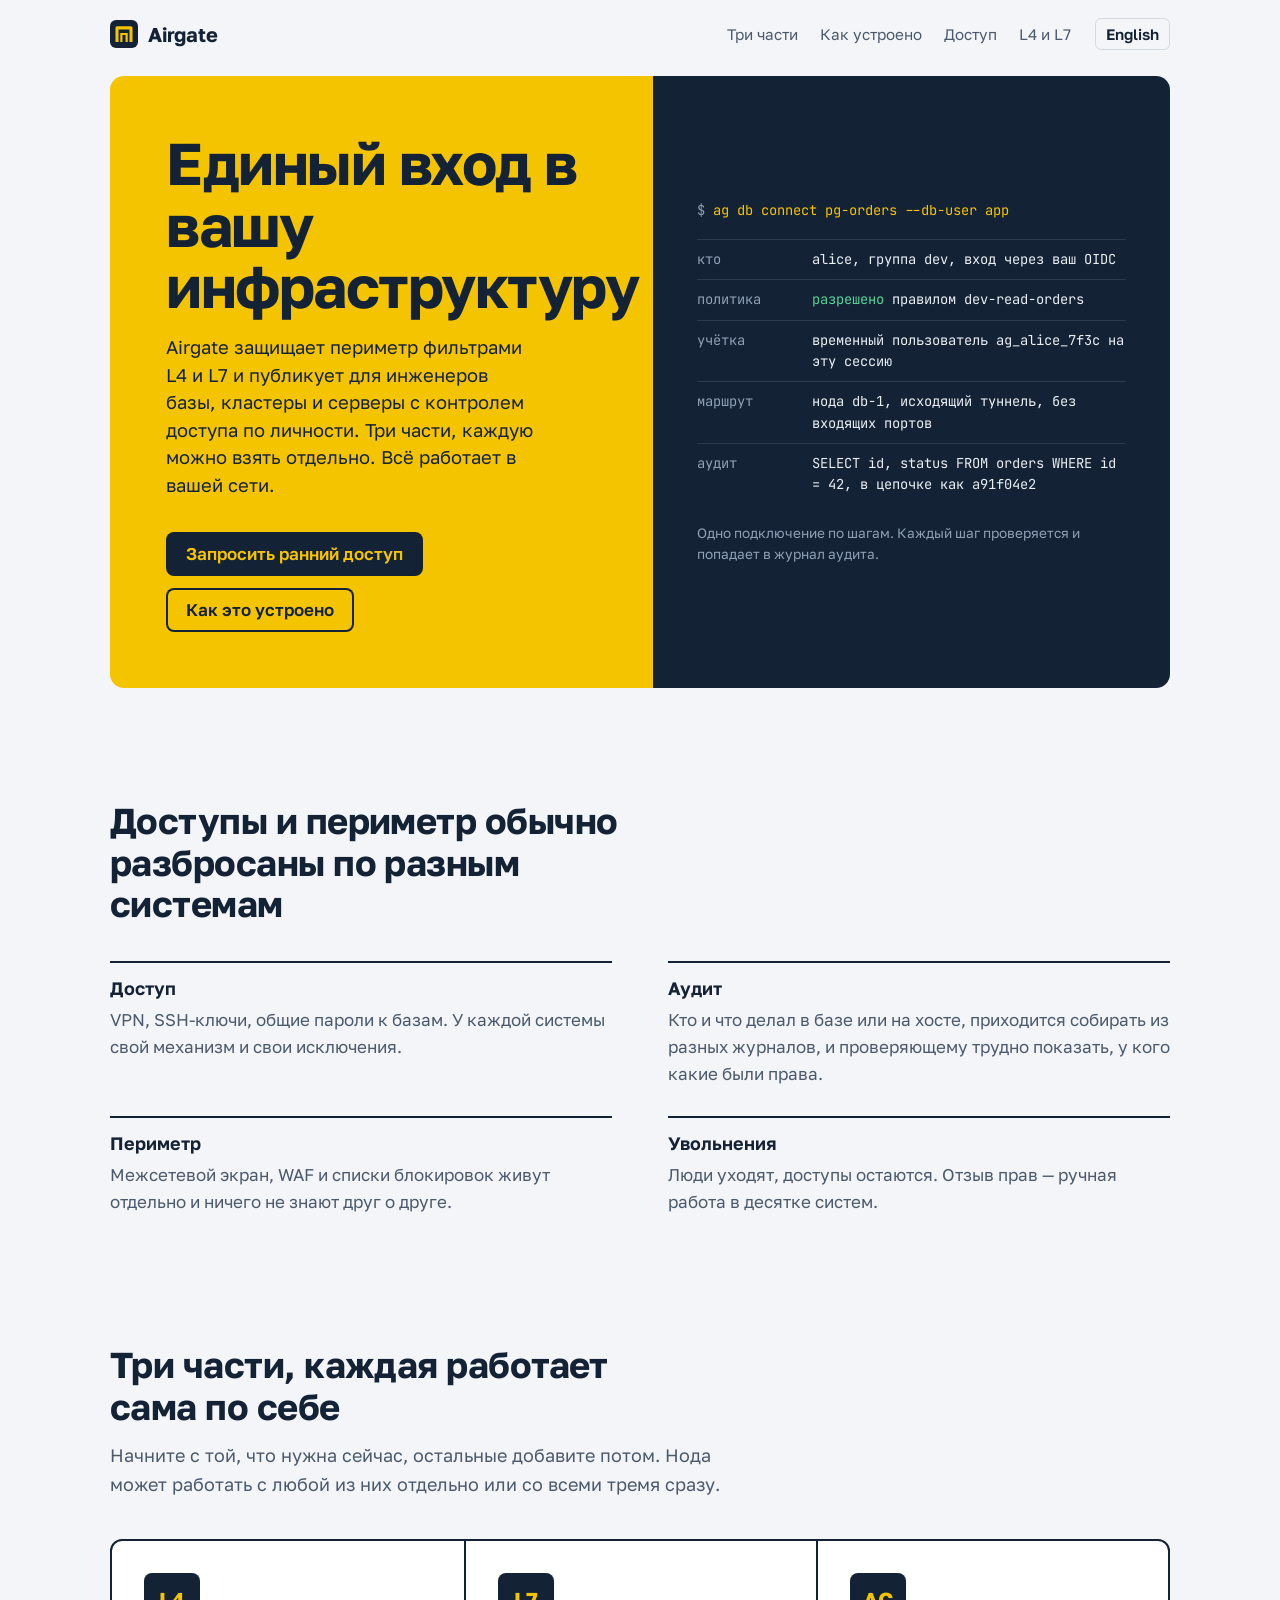
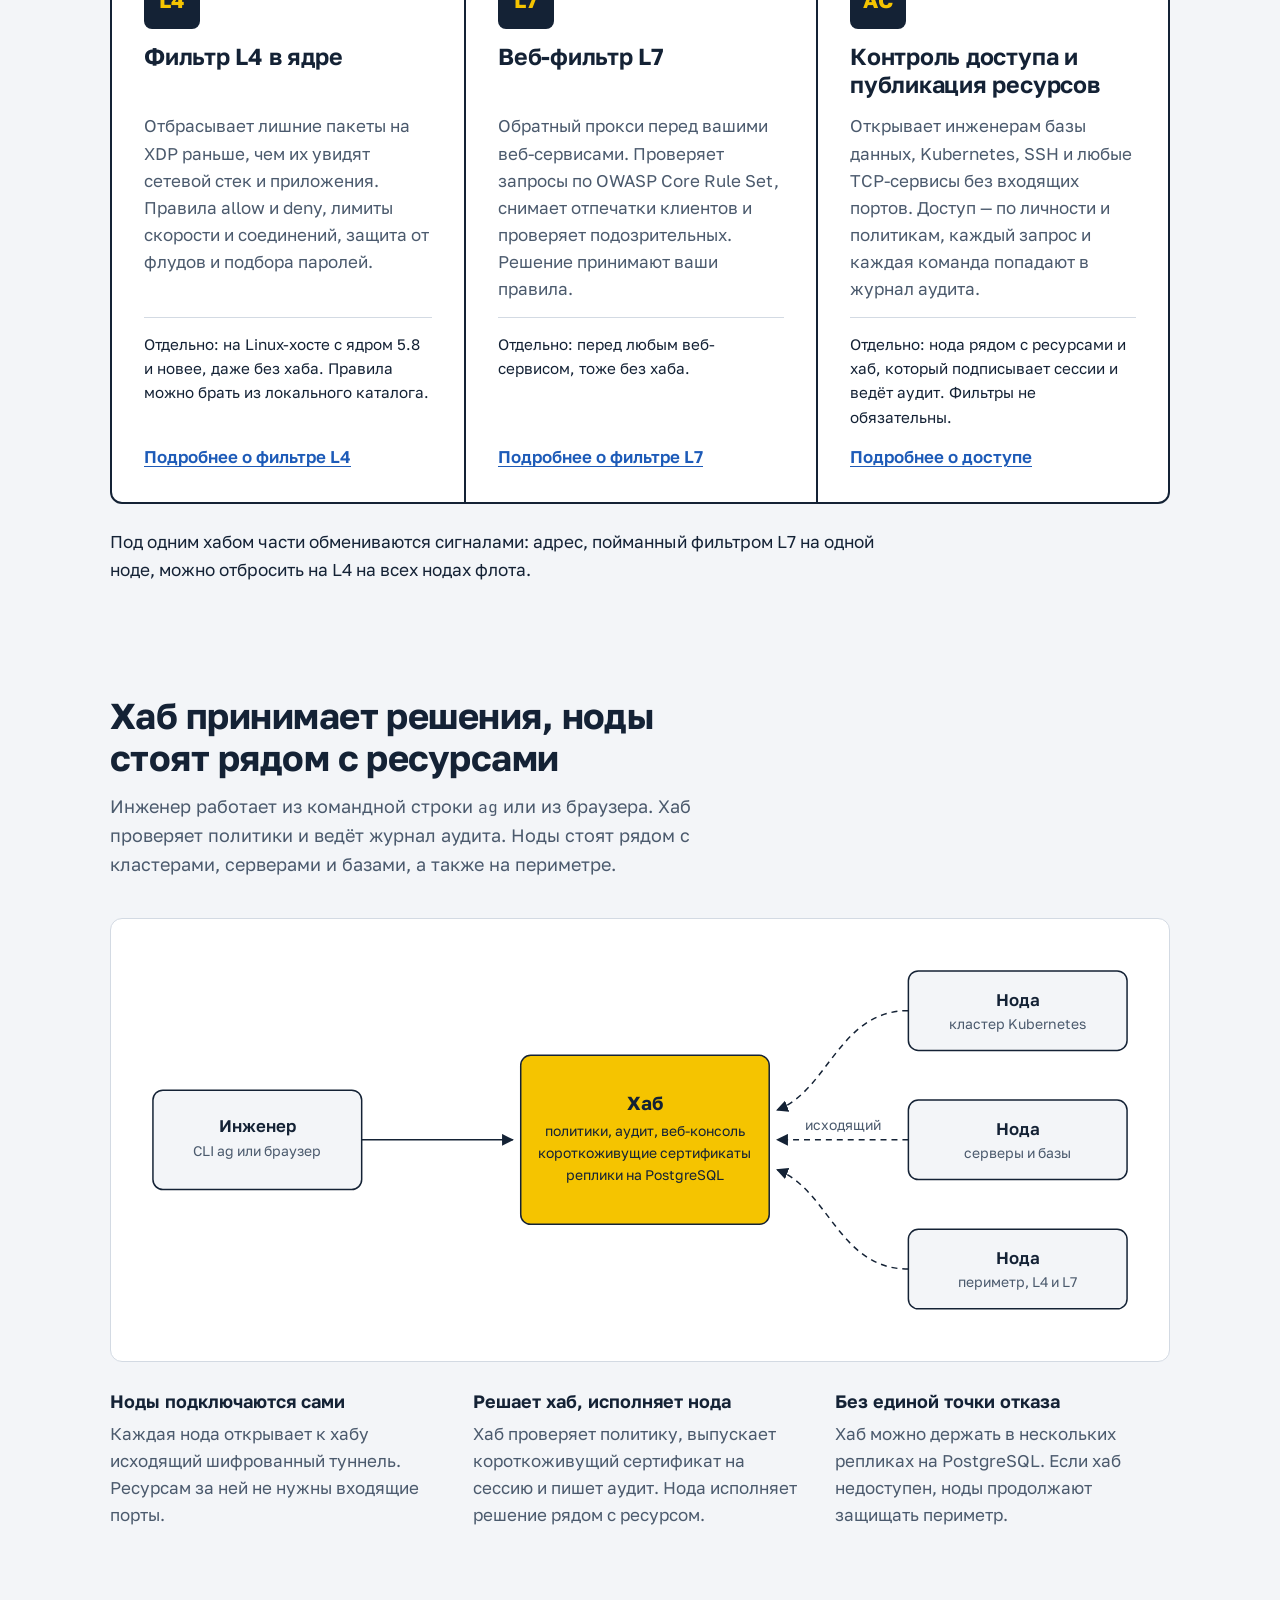
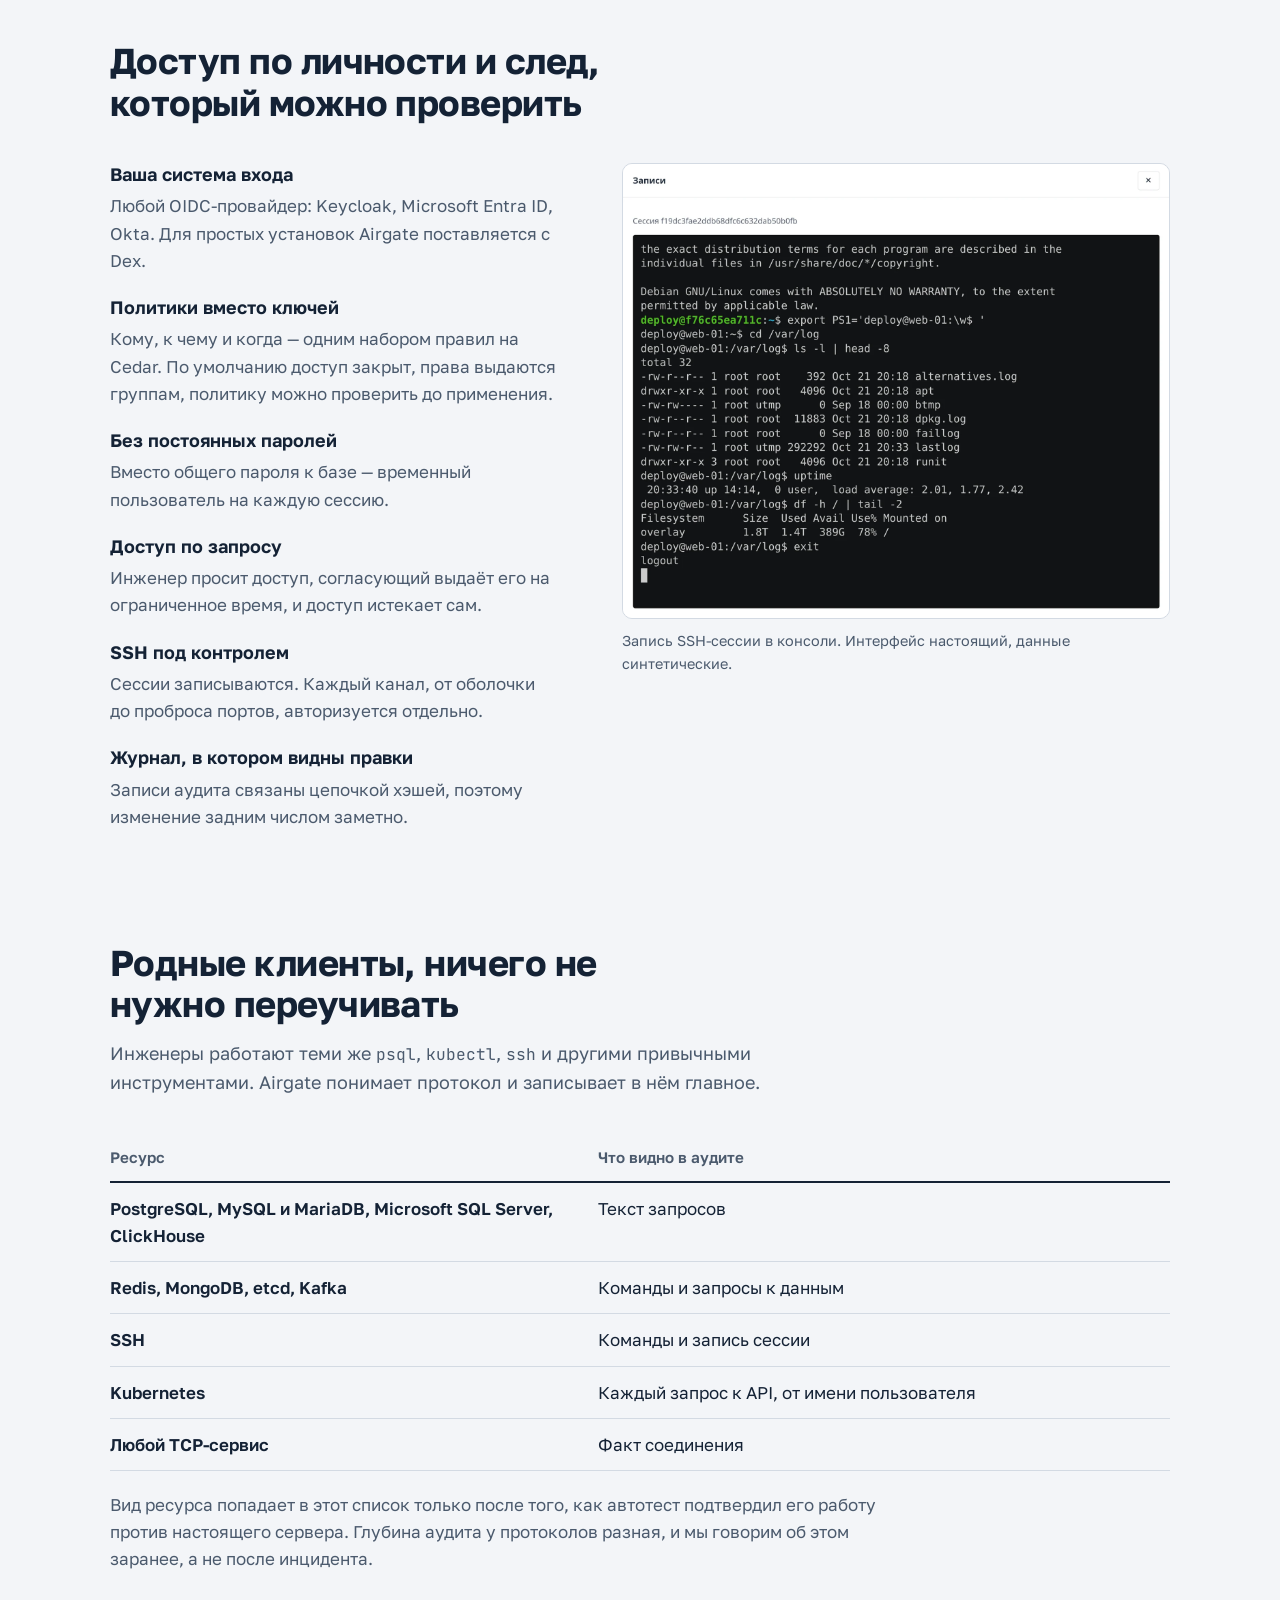
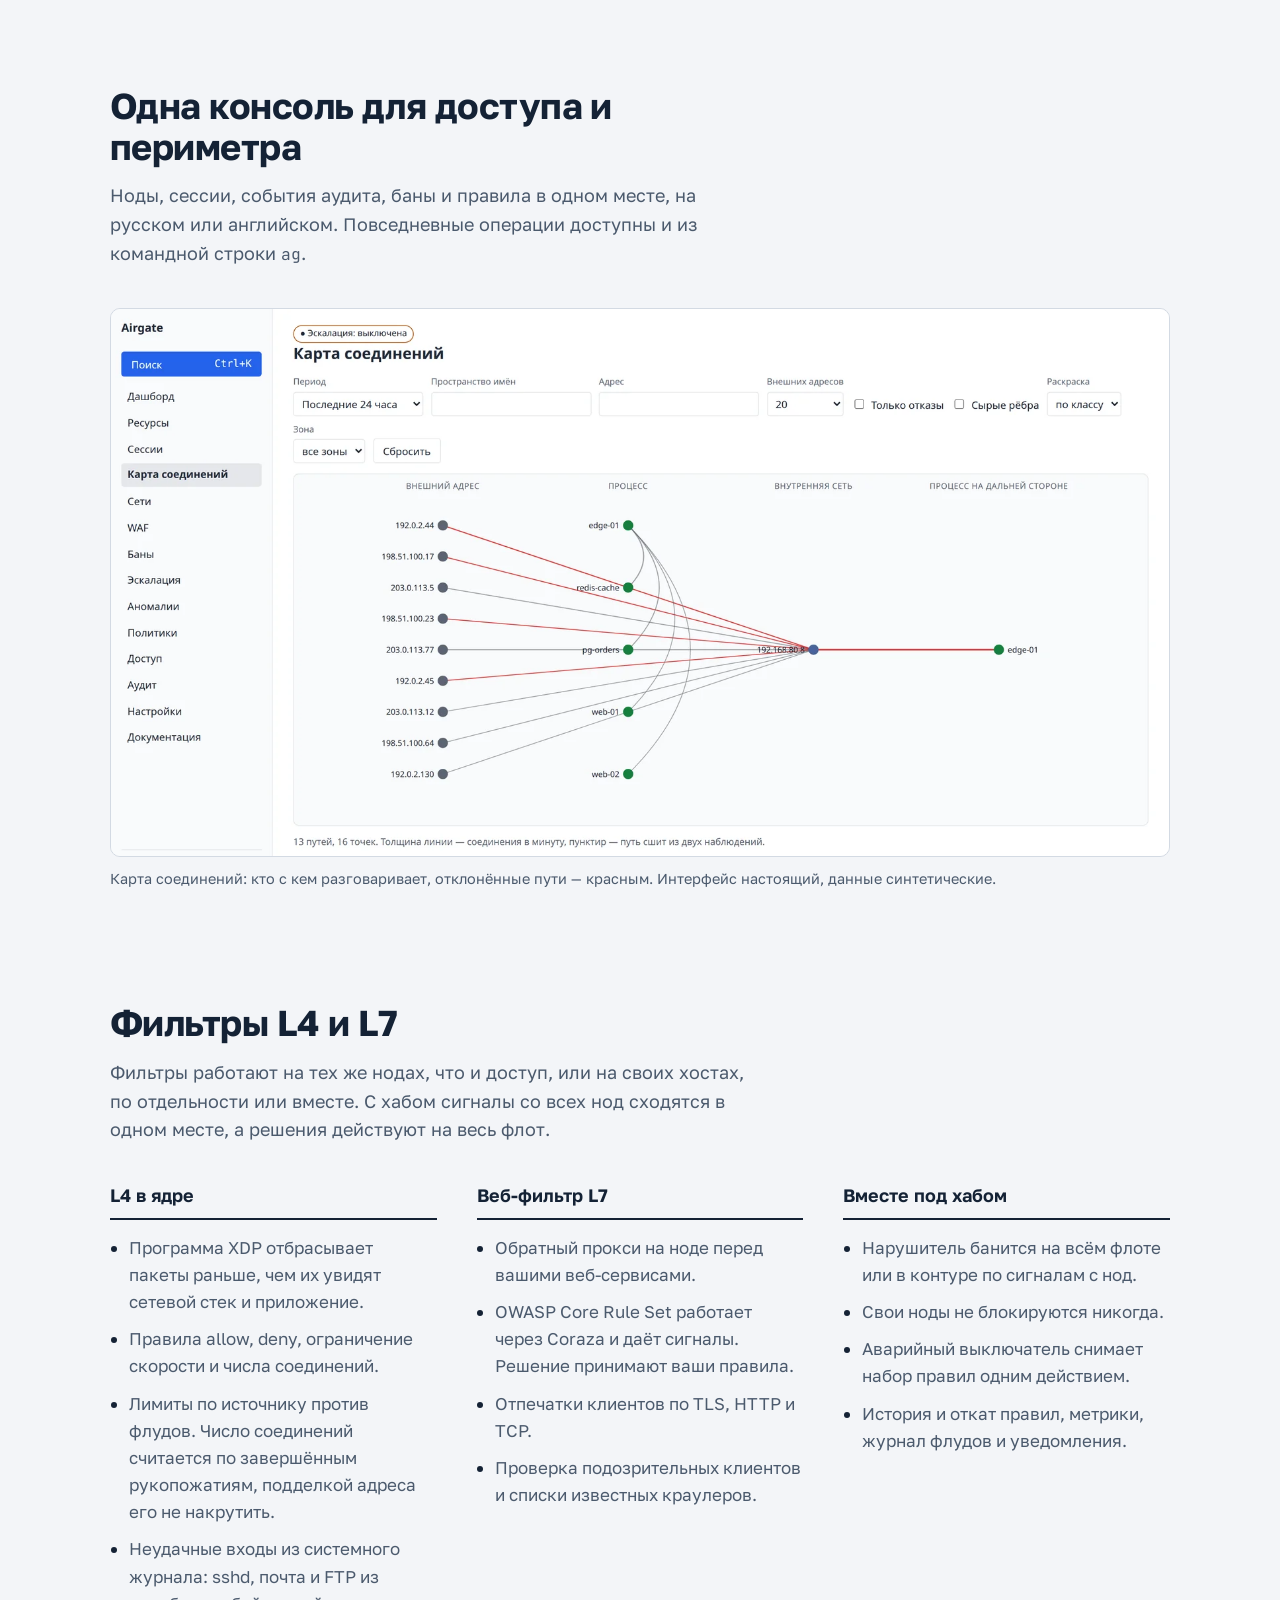
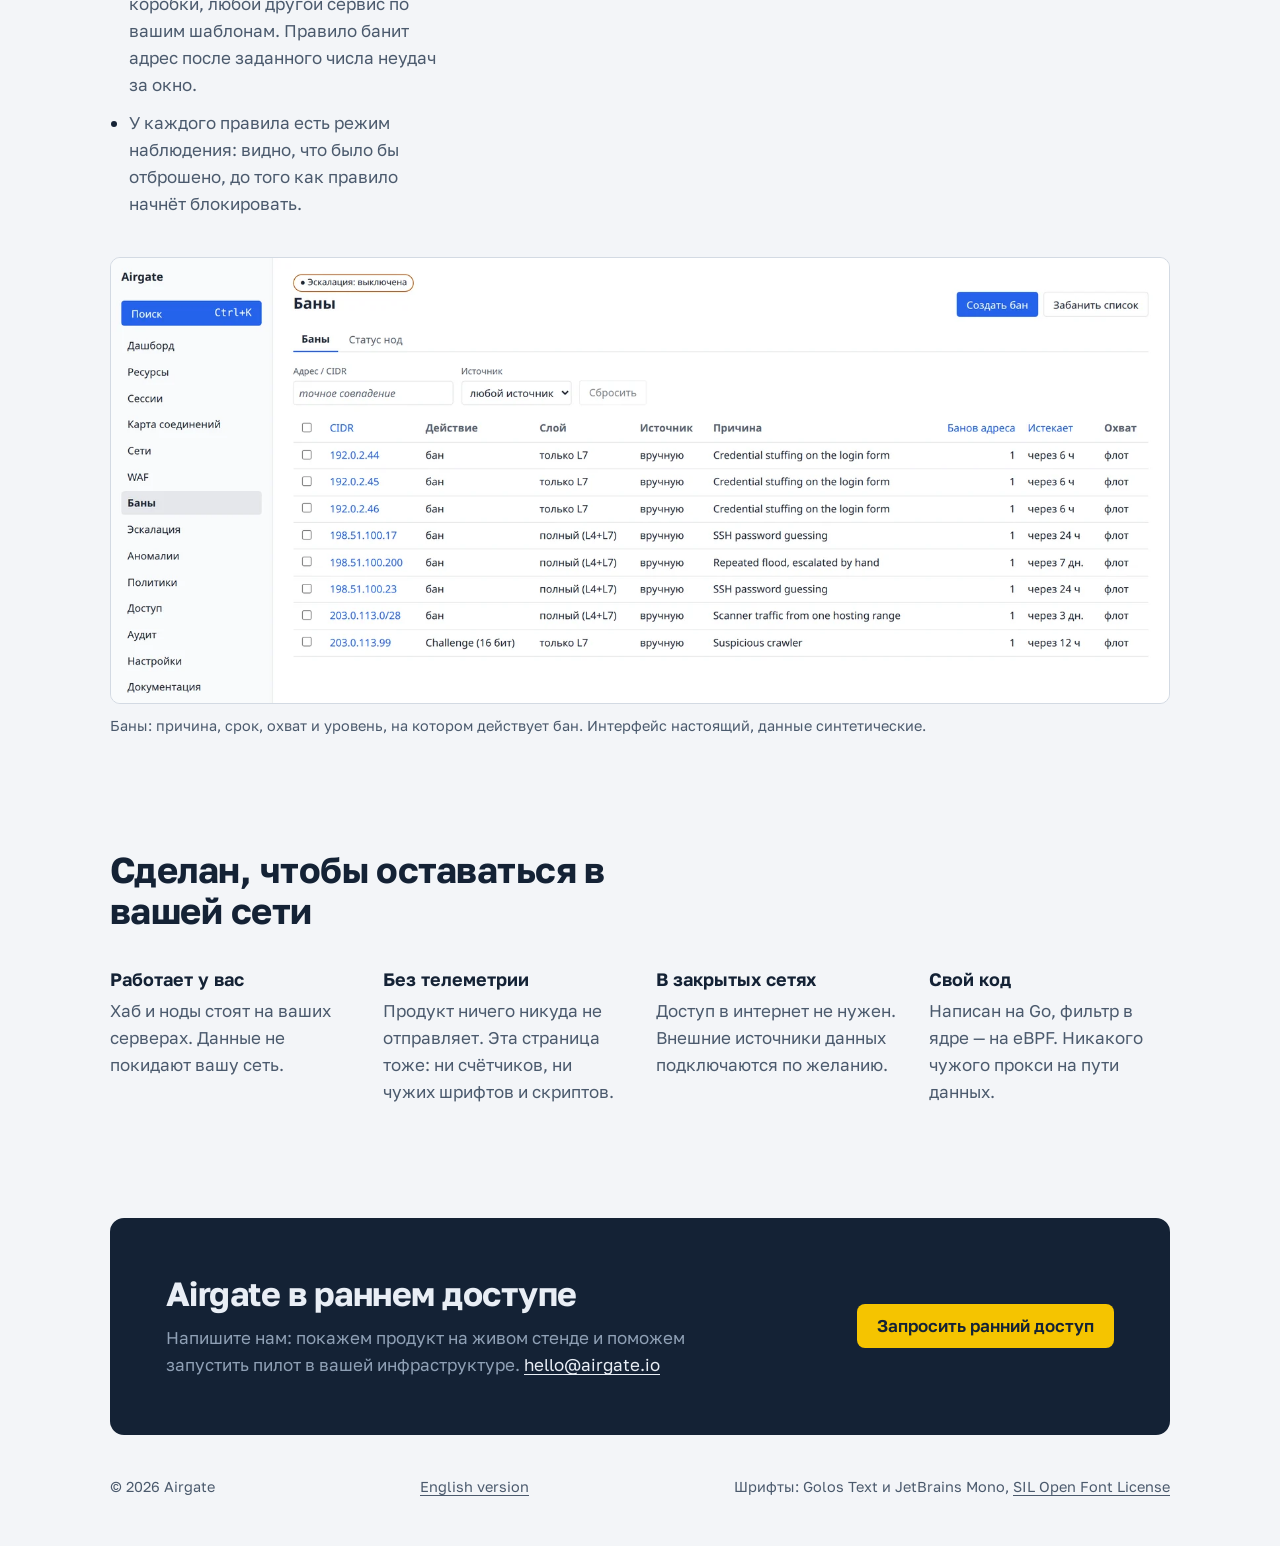
==== commit 8603e5ad: "Mention failed login signals from the system journal" ====
--- a/ru/index.html
+++ b/ru/index.html
@@ -85,7 +85,7 @@
         <div class="part">
           <div class="part-mark">L4</div>
           <h3>Фильтр L4 в ядре</h3>
-          <p>Отбрасывает лишние пакеты на XDP раньше, чем их увидят сетевой стек и приложения. Правила allow и deny, лимиты скорости и соединений, защита от флудов.</p>
+          <p>Отбрасывает лишние пакеты на XDP раньше, чем их увидят сетевой стек и приложения. Правила allow и deny, лимиты скорости и соединений, защита от флудов и подбора паролей.</p>
           <p class="alone">Отдельно: на Linux-хосте с ядром 5.8 и новее, даже без хаба. Правила можно брать из локального каталога.</p>
           <a class="more" href="#l4">Подробнее о фильтре L4</a>
         </div>
@@ -232,6 +232,7 @@
             <li>Программа XDP отбрасывает пакеты раньше, чем их увидят сетевой стек и приложение.</li>
             <li>Правила allow, deny, ограничение скорости и числа соединений.</li>
             <li>Лимиты по источнику против флудов. Число соединений считается по завершённым рукопожатиям, подделкой адреса его не накрутить.</li>
+            <li>Неудачные входы из системного журнала: sshd, почта и FTP из коробки, любой другой сервис по вашим шаблонам. Правило банит адрес после заданного числа неудач за окно.</li>
             <li>У каждого правила есть режим наблюдения: видно, что было бы отброшено, до того как правило начнёт блокировать.</li>
           </ul>
         </div>
